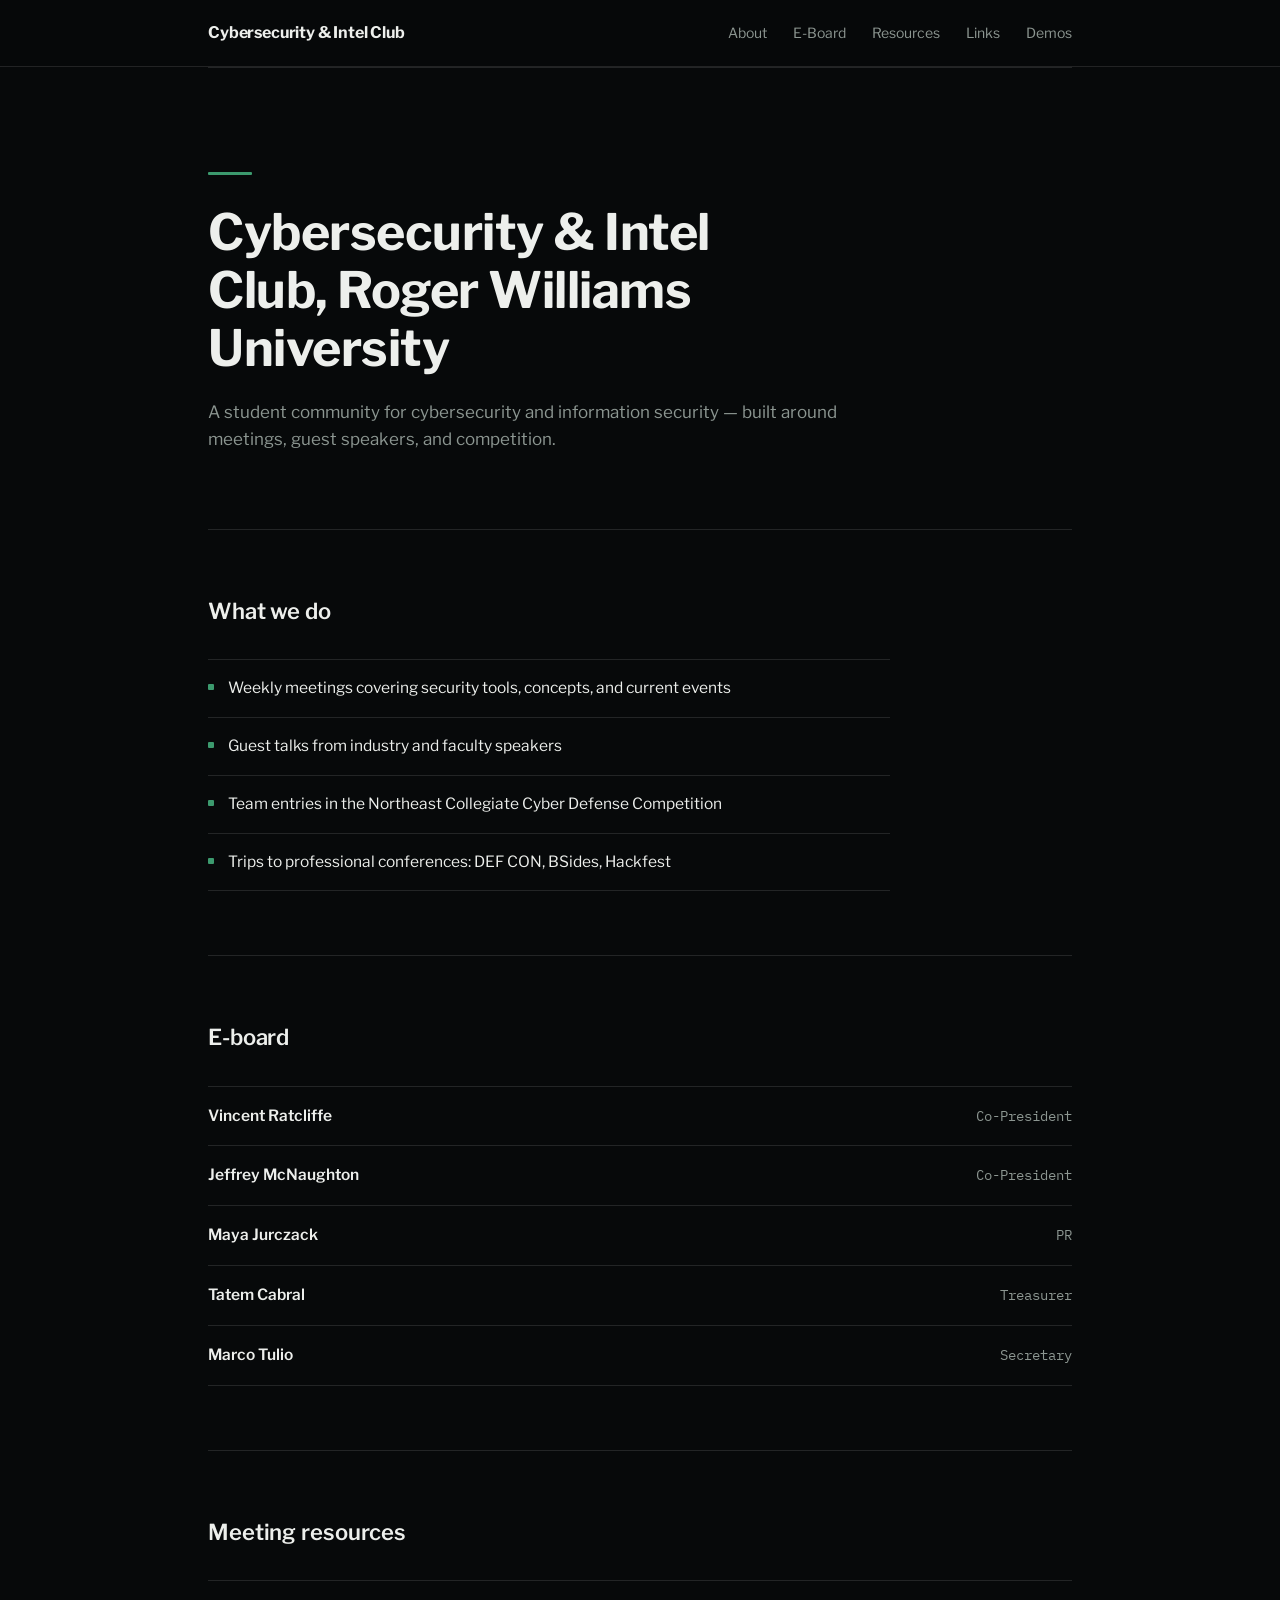
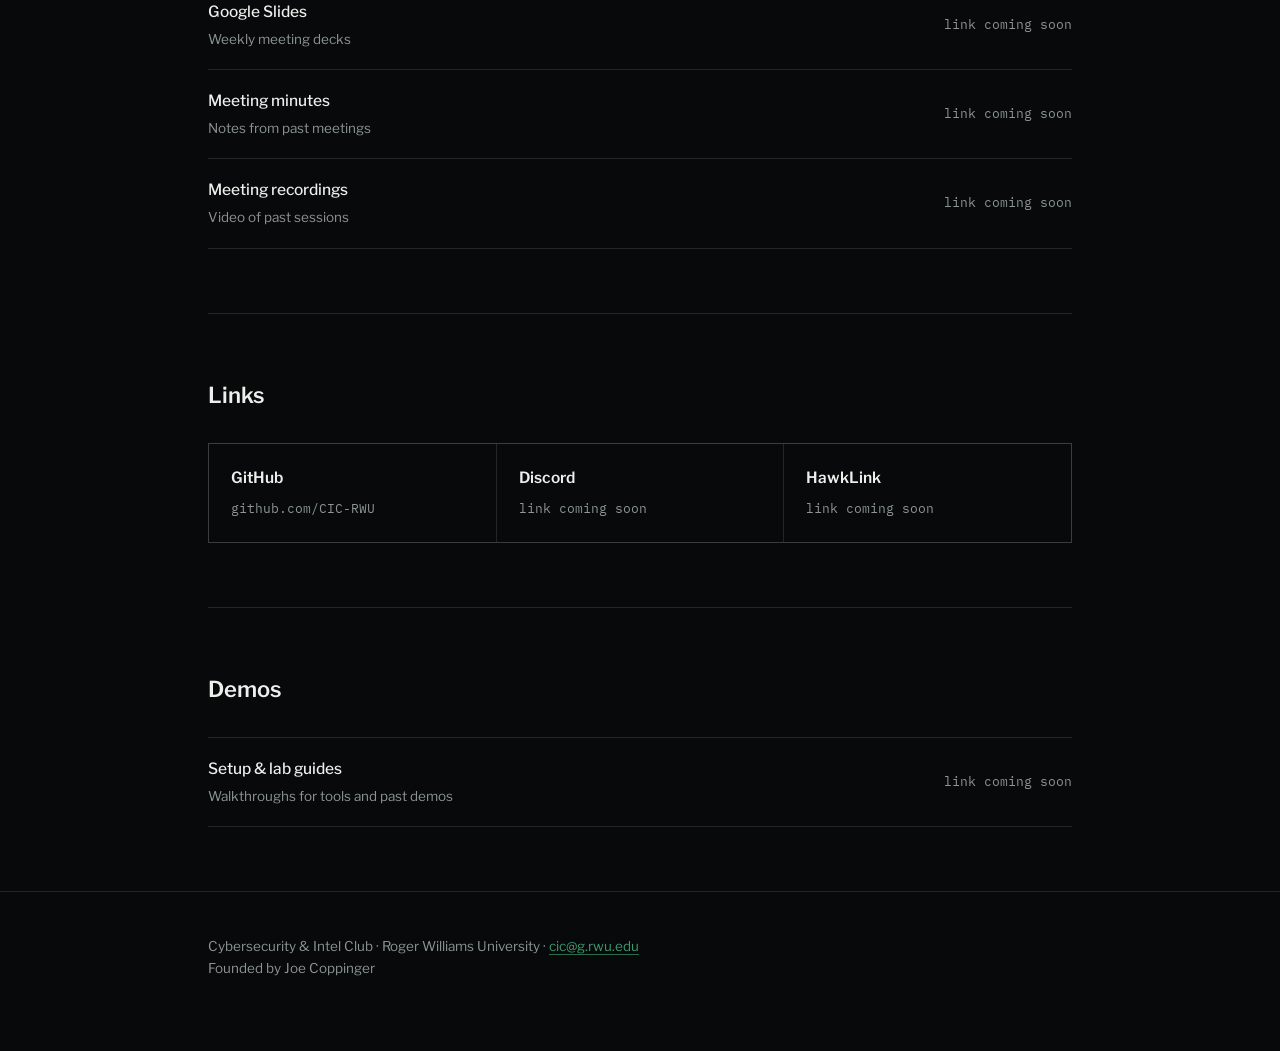
==== index.html @ d6dce000 "Add files via upload Signed-off-by: JoeCopp <jcoppinger67@gmail.com>" ====
<!DOCTYPE html>
<html lang="en">
<head>
<meta charset="UTF-8">
<meta name="viewport" content="width=device-width, initial-scale=1, viewport-fit=cover">
<title>Cybersecurity &amp; Intel Club — RWU</title>
<link rel="preconnect" href="https://fonts.googleapis.com">
<link href="https://fonts.googleapis.com/css2?family=Libre+Franklin:wght@400;500;600;700&family=IBM+Plex+Mono:wght@400;500&display=swap" rel="stylesheet">
<style>
  :root{
    --bg:#07090A;
    --panel:#0F1211;
    --ink:#EDEFEC;
    --muted:#8C9691;
    --accent:#3C9A6E;
    --accent-dim:#2A6B4C;
    --hair:rgba(237,239,236,0.12);
    --sans:'Libre Franklin', system-ui, sans-serif;
    --mono:'IBM Plex Mono', ui-monospace, monospace;
    padding-top: env(safe-area-inset-top, 0px);
    padding-bottom: env(safe-area-inset-bottom, 0px);
    box-sizing: border-box;
  }
  @media (prefers-color-scheme: light){
    :root:not([data-theme="dark"]){ --bg:#07090A; --ink:#EDEFEC; }
  }
  *{box-sizing:inherit;}
  html{scroll-padding-top:76px;}
  body{
    margin:0;
    background:var(--bg);
    color:var(--ink);
    font-family:var(--sans);
    line-height:1.6;
    -webkit-font-smoothing:antialiased;
  }
  a{color:inherit;}
  .wrap{max-width:920px; margin:0 auto; padding:0 28px;}

  header{
    position:sticky; top:0; z-index:10;
    background:rgba(7,9,10,0.88);
    backdrop-filter:blur(8px);
    border-bottom:1px solid var(--hair);
    padding-top: env(safe-area-inset-top, 0px);
  }
  .nav{display:flex; align-items:center; justify-content:space-between; padding:20px 28px; max-width:920px; margin:0 auto; flex-wrap:wrap; gap:12px;}
  .nav .id{font-weight:700; font-size:16px; letter-spacing:-0.01em;}
  .nav ul{list-style:none; display:flex; gap:26px; margin:0; padding:0; flex-wrap:wrap; font-size:14px;}
  .nav a{text-decoration:none; color:var(--muted); border-bottom:1px solid transparent; padding-bottom:2px;}
  .nav a:hover, .nav a:focus-visible{color:var(--ink); border-color:var(--accent); outline:none;}

  .hero{padding:104px 0 76px;}
  .hero .rule{width:44px; height:3px; background:var(--accent); margin:0 0 28px; border-radius:1px;}
  .hero h1{font-size:clamp(34px,4.6vw,50px); line-height:1.16; margin:0 0 22px; max-width:16ch; font-weight:700; letter-spacing:-0.01em;}
  .hero p{color:var(--muted); max-width:54ch; font-size:17px; margin:0;}

  section{padding:64px 0; border-top:1px solid var(--hair);}
  h2{font-size:22px; margin:0 0 30px; font-weight:600; letter-spacing:-0.005em;}
  .lede{color:var(--muted); max-width:58ch; margin:-14px 0 30px; font-size:15.5px;}

  .list{margin:0; padding:0; list-style:none; max-width:62ch;}
  .list li{padding:16px 0; border-bottom:1px solid var(--hair); font-size:15.5px; color:var(--ink); padding-left:20px; position:relative;}
  .list li::before{content:""; position:absolute; left:0; top:24px; width:6px; height:6px; background:var(--accent); border-radius:1px;}
  .list li:first-child{border-top:1px solid var(--hair);}

  .roster{display:block;}
  .roster .entry{display:flex; justify-content:space-between; align-items:baseline; padding:17px 0; border-bottom:1px solid var(--hair); gap:16px; flex-wrap:wrap;}
  .roster .entry:first-child{border-top:1px solid var(--hair);}
  .roster .name{font-weight:600; font-size:15.5px;}
  .roster .role{color:var(--muted); font-size:13.5px; font-family:var(--mono);}

  .row{display:flex; justify-content:space-between; align-items:center; gap:16px; padding:19px 0; border-bottom:1px solid var(--hair); flex-wrap:wrap;}
  .row:first-child{border-top:1px solid var(--hair);}
  .row .t{font-size:15.5px; font-weight:500;}
  .row .d{color:var(--muted); font-size:13.5px; margin-top:4px;}
  .row a.go{font-size:13.5px; text-decoration:none; color:var(--accent); border-bottom:1px solid var(--accent-dim); padding-bottom:1px; white-space:nowrap;}
  .row a.go:hover{border-color:var(--accent);}
  .row .pending{font-size:13px; color:var(--muted); font-family:var(--mono); white-space:nowrap;}

  .links{display:grid; grid-template-columns:repeat(auto-fit,minmax(240px,1fr)); gap:1px; background:var(--hair); border:1px solid var(--hair); max-width:100%;}
  .linkcard{background:var(--bg); padding:22px; display:flex; flex-direction:column; gap:8px; text-decoration:none; color:var(--ink);}
  .linkcard:hover{background:var(--panel);}
  .linkcard .t{font-weight:600; font-size:15.5px;}
  .linkcard .u{color:var(--muted); font-size:13px; font-family:var(--mono); word-break:break-all;}

  footer{padding:44px 0 72px; color:var(--muted); font-size:13.5px; border-top:1px solid var(--hair);}
  footer a{color:var(--accent); text-decoration:none; border-bottom:1px solid var(--accent-dim);}

  @media (max-width:520px){
    .nav ul{gap:16px;}
    .hero{padding:76px 0 56px;}
  }
</style>
</head>
<body>

<header>
  <div class="nav">
    <div class="id">Cybersecurity &amp; Intel Club</div>
    <ul>
      <li><a href="#about">About</a></li>
      <li><a href="#eboard">E-Board</a></li>
      <li><a href="#resources">Resources</a></li>
      <li><a href="#links">Links</a></li>
      <li><a href="#docs">Demos</a></li>
    </ul>
  </div>
</header>

<div class="wrap">

  <section class="hero">
    <div class="rule"></div>
    <h1>Cybersecurity &amp; Intel Club, Roger Williams University</h1>
    <p>A student community for cybersecurity and information security — built around meetings, guest speakers, and competition.</p>
  </section>

  <section id="about">
    <h2>What we do</h2>
    <ul class="list">
      <li>Weekly meetings covering security tools, concepts, and current events</li>
      <li>Guest talks from industry and faculty speakers</li>
      <li>Team entries in the Northeast Collegiate Cyber Defense Competition</li>
      <li>Trips to professional conferences: DEF CON, BSides, Hackfest</li>
    </ul>
  </section>

  <section id="eboard">
    <h2>E-board</h2>
    <div class="roster">
      <div class="entry"><span class="name">Vincent Ratcliffe</span><span class="role">Co-President</span></div>
      <div class="entry"><span class="name">Jeffrey McNaughton</span><span class="role">Co-President</span></div>
      <div class="entry"><span class="name">Maya Jurczack</span><span class="role">PR</span></div>
      <div class="entry"><span class="name">Tatem Cabral</span><span class="role">Treasurer</span></div>
      <div class="entry"><span class="name">Marco Tulio</span><span class="role">Secretary</span></div>
    </div>
  </section>

  <section id="resources">
    <h2>Meeting resources</h2>
    <div>
      <div class="row">
        <div><div class="t">Google Slides</div><div class="d">Weekly meeting decks</div></div>
        <span class="pending">link coming soon</span>
      </div>
      <div class="row">
        <div><div class="t">Meeting minutes</div><div class="d">Notes from past meetings</div></div>
        <span class="pending">link coming soon</span>
      </div>
      <div class="row">
        <div><div class="t">Meeting recordings</div><div class="d">Video of past sessions</div></div>
        <span class="pending">link coming soon</span>
      </div>
    </div>
  </section>

  <section id="links">
    <h2>Links</h2>
    <div class="links">
      <a class="linkcard" href="https://github.com/CIC-RWU" target="_blank" rel="noopener">
        <div class="t">GitHub</div>
        <div class="u">github.com/CIC-RWU</div>
      </a>
      <div class="linkcard">
        <div class="t">Discord</div>
        <div class="u">link coming soon</div>
      </div>
      <div class="linkcard">
        <div class="t">HawkLink</div>
        <div class="u">link coming soon</div>
      </div>
    </div>
  </section>

  <section id="docs">
    <h2>Demos</h2>
    <div>
      <div class="row">
        <div><div class="t">Setup &amp; lab guides</div><div class="d">Walkthroughs for tools and past demos</div></div>
        <span class="pending">link coming soon</span>
      </div>
    </div>
  </section>

</div>

<footer>
  <div class="wrap">Cybersecurity &amp; Intel Club · Roger Williams University · <a href="mailto:cic@g.rwu.edu">cic@g.rwu.edu</a><br>Founded by Joe Coppinger</div>
</footer>

</body>
</html>
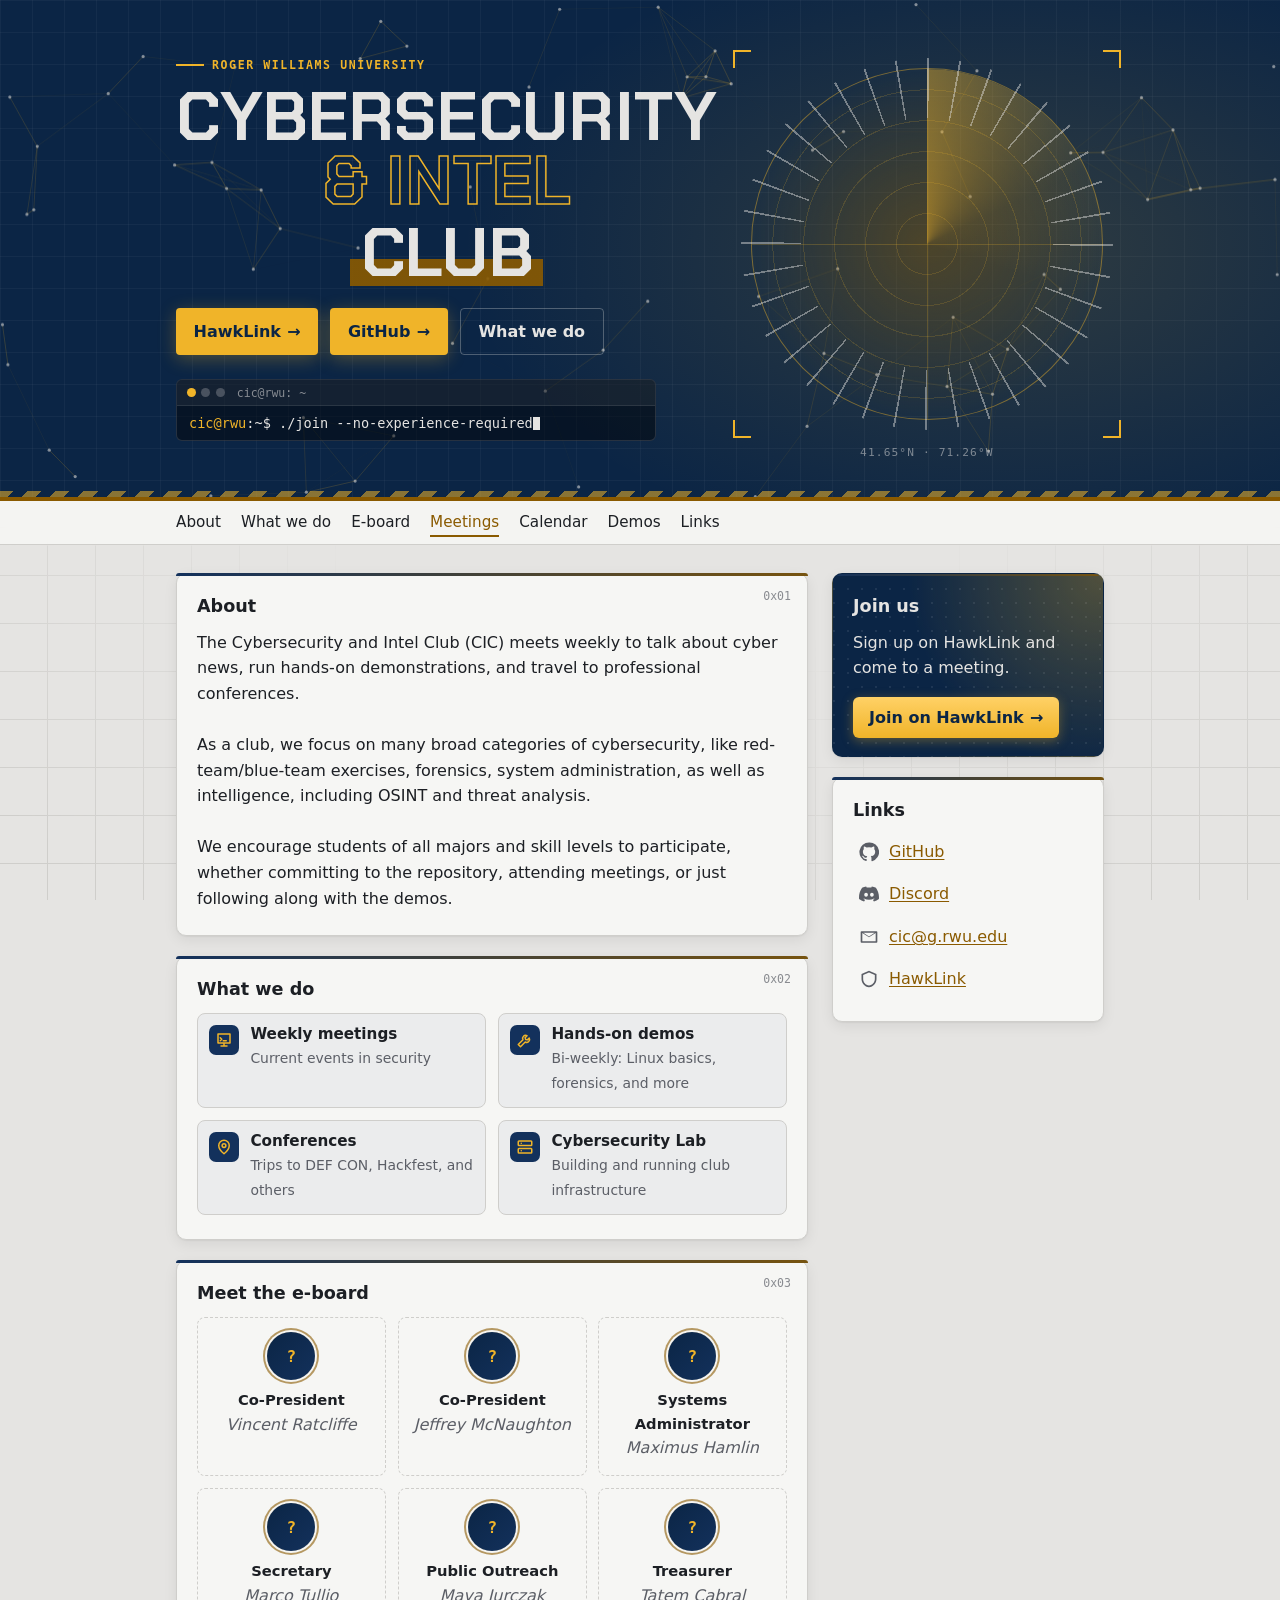
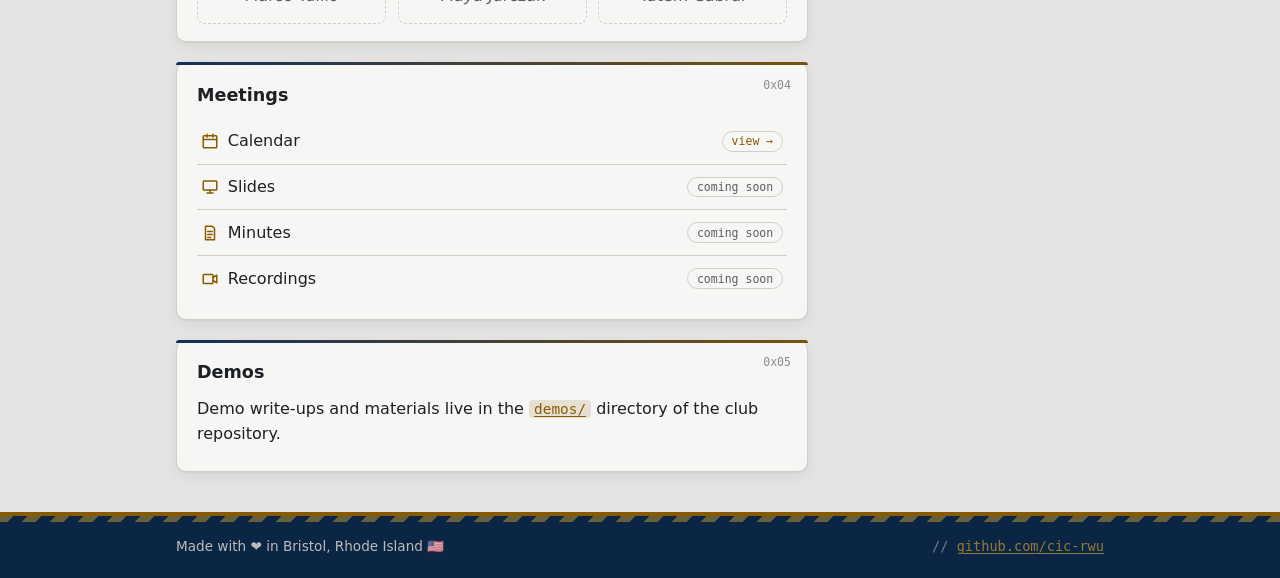
==== commit 5d6d76e6: "move www files to be deployed from the branch" ====
--- a/index.html
+++ b/index.html
@@ -1,193 +1,195 @@
-<!DOCTYPE html>
-<html lang="en">
-<head>
-<meta charset="UTF-8">
-<meta name="viewport" content="width=device-width, initial-scale=1, viewport-fit=cover">
-<title>Cybersecurity &amp; Intel Club — RWU</title>
-<link rel="preconnect" href="https://fonts.googleapis.com">
-<link href="https://fonts.googleapis.com/css2?family=Libre+Franklin:wght@400;500;600;700&family=IBM+Plex+Mono:wght@400;500&display=swap" rel="stylesheet">
-<style>
-  :root{
-    --bg:#07090A;
-    --panel:#0F1211;
-    --ink:#EDEFEC;
-    --muted:#8C9691;
-    --accent:#3C9A6E;
-    --accent-dim:#2A6B4C;
-    --hair:rgba(237,239,236,0.12);
-    --sans:'Libre Franklin', system-ui, sans-serif;
-    --mono:'IBM Plex Mono', ui-monospace, monospace;
-    padding-top: env(safe-area-inset-top, 0px);
-    padding-bottom: env(safe-area-inset-bottom, 0px);
-    box-sizing: border-box;
-  }
-  @media (prefers-color-scheme: light){
-    :root:not([data-theme="dark"]){ --bg:#07090A; --ink:#EDEFEC; }
-  }
-  *{box-sizing:inherit;}
-  html{scroll-padding-top:76px;}
-  body{
-    margin:0;
-    background:var(--bg);
-    color:var(--ink);
-    font-family:var(--sans);
-    line-height:1.6;
-    -webkit-font-smoothing:antialiased;
-  }
-  a{color:inherit;}
-  .wrap{max-width:920px; margin:0 auto; padding:0 28px;}
-
-  header{
-    position:sticky; top:0; z-index:10;
-    background:rgba(7,9,10,0.88);
-    backdrop-filter:blur(8px);
-    border-bottom:1px solid var(--hair);
-    padding-top: env(safe-area-inset-top, 0px);
-  }
-  .nav{display:flex; align-items:center; justify-content:space-between; padding:20px 28px; max-width:920px; margin:0 auto; flex-wrap:wrap; gap:12px;}
-  .nav .id{font-weight:700; font-size:16px; letter-spacing:-0.01em;}
-  .nav ul{list-style:none; display:flex; gap:26px; margin:0; padding:0; flex-wrap:wrap; font-size:14px;}
-  .nav a{text-decoration:none; color:var(--muted); border-bottom:1px solid transparent; padding-bottom:2px;}
-  .nav a:hover, .nav a:focus-visible{color:var(--ink); border-color:var(--accent); outline:none;}
-
-  .hero{padding:104px 0 76px;}
-  .hero .rule{width:44px; height:3px; background:var(--accent); margin:0 0 28px; border-radius:1px;}
-  .hero h1{font-size:clamp(34px,4.6vw,50px); line-height:1.16; margin:0 0 22px; max-width:16ch; font-weight:700; letter-spacing:-0.01em;}
-  .hero p{color:var(--muted); max-width:54ch; font-size:17px; margin:0;}
-
-  section{padding:64px 0; border-top:1px solid var(--hair);}
-  h2{font-size:22px; margin:0 0 30px; font-weight:600; letter-spacing:-0.005em;}
-  .lede{color:var(--muted); max-width:58ch; margin:-14px 0 30px; font-size:15.5px;}
-
-  .list{margin:0; padding:0; list-style:none; max-width:62ch;}
-  .list li{padding:16px 0; border-bottom:1px solid var(--hair); font-size:15.5px; color:var(--ink); padding-left:20px; position:relative;}
-  .list li::before{content:""; position:absolute; left:0; top:24px; width:6px; height:6px; background:var(--accent); border-radius:1px;}
-  .list li:first-child{border-top:1px solid var(--hair);}
-
-  .roster{display:block;}
-  .roster .entry{display:flex; justify-content:space-between; align-items:baseline; padding:17px 0; border-bottom:1px solid var(--hair); gap:16px; flex-wrap:wrap;}
-  .roster .entry:first-child{border-top:1px solid var(--hair);}
-  .roster .name{font-weight:600; font-size:15.5px;}
-  .roster .role{color:var(--muted); font-size:13.5px; font-family:var(--mono);}
-
-  .row{display:flex; justify-content:space-between; align-items:center; gap:16px; padding:19px 0; border-bottom:1px solid var(--hair); flex-wrap:wrap;}
-  .row:first-child{border-top:1px solid var(--hair);}
-  .row .t{font-size:15.5px; font-weight:500;}
-  .row .d{color:var(--muted); font-size:13.5px; margin-top:4px;}
-  .row a.go{font-size:13.5px; text-decoration:none; color:var(--accent); border-bottom:1px solid var(--accent-dim); padding-bottom:1px; white-space:nowrap;}
-  .row a.go:hover{border-color:var(--accent);}
-  .row .pending{font-size:13px; color:var(--muted); font-family:var(--mono); white-space:nowrap;}
-
-  .links{display:grid; grid-template-columns:repeat(auto-fit,minmax(240px,1fr)); gap:1px; background:var(--hair); border:1px solid var(--hair); max-width:100%;}
-  .linkcard{background:var(--bg); padding:22px; display:flex; flex-direction:column; gap:8px; text-decoration:none; color:var(--ink);}
-  .linkcard:hover{background:var(--panel);}
-  .linkcard .t{font-weight:600; font-size:15.5px;}
-  .linkcard .u{color:var(--muted); font-size:13px; font-family:var(--mono); word-break:break-all;}
-
-  footer{padding:44px 0 72px; color:var(--muted); font-size:13.5px; border-top:1px solid var(--hair);}
-  footer a{color:var(--accent); text-decoration:none; border-bottom:1px solid var(--accent-dim);}
-
-  @media (max-width:520px){
-    .nav ul{gap:16px;}
-    .hero{padding:76px 0 56px;}
-  }
-</style>
-</head>
-<body>
-
-<header>
-  <div class="nav">
-    <div class="id">Cybersecurity &amp; Intel Club</div>
-    <ul>
-      <li><a href="#about">About</a></li>
-      <li><a href="#eboard">E-Board</a></li>
-      <li><a href="#resources">Resources</a></li>
-      <li><a href="#links">Links</a></li>
-      <li><a href="#docs">Demos</a></li>
-    </ul>
-  </div>
-</header>
-
-<div class="wrap">
-
-  <section class="hero">
-    <div class="rule"></div>
-    <h1>Cybersecurity &amp; Intel Club, Roger Williams University</h1>
-    <p>A student community for cybersecurity and information security — built around meetings, guest speakers, and competition.</p>
-  </section>
-
-  <section id="about">
-    <h2>What we do</h2>
-    <ul class="list">
-      <li>Weekly meetings covering security tools, concepts, and current events</li>
-      <li>Guest talks from industry and faculty speakers</li>
-      <li>Team entries in the Northeast Collegiate Cyber Defense Competition</li>
-      <li>Trips to professional conferences: DEF CON, BSides, Hackfest</li>
-    </ul>
-  </section>
-
-  <section id="eboard">
-    <h2>E-board</h2>
-    <div class="roster">
-      <div class="entry"><span class="name">Vincent Ratcliffe</span><span class="role">Co-President</span></div>
-      <div class="entry"><span class="name">Jeffrey McNaughton</span><span class="role">Co-President</span></div>
-      <div class="entry"><span class="name">Maya Jurczack</span><span class="role">PR</span></div>
-      <div class="entry"><span class="name">Tatem Cabral</span><span class="role">Treasurer</span></div>
-      <div class="entry"><span class="name">Marco Tulio</span><span class="role">Secretary</span></div>
-    </div>
-  </section>
-
-  <section id="resources">
-    <h2>Meeting resources</h2>
-    <div>
-      <div class="row">
-        <div><div class="t">Google Slides</div><div class="d">Weekly meeting decks</div></div>
-        <span class="pending">link coming soon</span>
-      </div>
-      <div class="row">
-        <div><div class="t">Meeting minutes</div><div class="d">Notes from past meetings</div></div>
-        <span class="pending">link coming soon</span>
-      </div>
-      <div class="row">
-        <div><div class="t">Meeting recordings</div><div class="d">Video of past sessions</div></div>
-        <span class="pending">link coming soon</span>
-      </div>
-    </div>
-  </section>
-
-  <section id="links">
-    <h2>Links</h2>
-    <div class="links">
-      <a class="linkcard" href="https://github.com/CIC-RWU" target="_blank" rel="noopener">
-        <div class="t">GitHub</div>
-        <div class="u">github.com/CIC-RWU</div>
-      </a>
-      <div class="linkcard">
-        <div class="t">Discord</div>
-        <div class="u">link coming soon</div>
-      </div>
-      <div class="linkcard">
-        <div class="t">HawkLink</div>
-        <div class="u">link coming soon</div>
-      </div>
-    </div>
-  </section>
-
-  <section id="docs">
-    <h2>Demos</h2>
-    <div>
-      <div class="row">
-        <div><div class="t">Setup &amp; lab guides</div><div class="d">Walkthroughs for tools and past demos</div></div>
-        <span class="pending">link coming soon</span>
-      </div>
-    </div>
-  </section>
-
-</div>
-
-<footer>
-  <div class="wrap">Cybersecurity &amp; Intel Club · Roger Williams University · <a href="mailto:cic@g.rwu.edu">cic@g.rwu.edu</a><br>Founded by Joe Coppinger</div>
-</footer>
-
-</body>
-</html>
+<!doctype html>
+<html lang="en">
+
+<head>
+  <meta charset="utf-8">
+  <meta name="viewport" content="width=device-width, initial-scale=1">
+  <title>CIC at RWU</title>
+  <meta name="description" content="Cybersecurity and Intel Club at Roger Williams University">
+  <meta name="theme-color" content="#0b2545">
+  <link rel="icon" href="cic.svg" type="image/svg+xml">
+  <link rel="preconnect" href="https://fonts.googleapis.com">
+  <link rel="preconnect" href="https://fonts.gstatic.com" crossorigin>
+  <link rel="stylesheet" href="https://fonts.googleapis.com/css2?family=Chakra+Petch:wght@500;700&display=swap">
+  <link rel="stylesheet" href="style.css">
+</head>
+
+<body>
+
+  <div id="progress" aria-hidden="true"></div>
+
+  <header class="band">
+    <canvas id="net" aria-hidden="true"></canvas>
+    <div class="wrap hero">
+      <div>
+        <span class="eyebrow">Roger Williams University</span>
+        <h1>
+          <span class="l">Cybersecurity</span>
+          <span class="l outline">&amp; Intel</span>
+          <span class="l"><span class="mark">Club</span></span>
+        </h1>
+        <div class="hero-cta">
+          <a class="btn primary" href="https://hawklink.rwu.edu/organization/cybersecurity-intel">HawkLink <span class="arrow" aria-hidden="true">&rarr;</span></a>
+          <a class="btn primary" href="https://github.com/cic-rwu">GitHub <span class="arrow" aria-hidden="true">&rarr;</span></a>
+          <a class="btn ghost" href="#what">What we do</a>
+        </div>
+        <div class="term">
+          <div class="term-bar" aria-hidden="true"><i></i><i></i><i></i><span>cic@rwu: ~</span></div>
+          <span class="prompt"><b>cic@rwu</b>:~$ <span id="cmd">./join --no-experience-required</span><span class="cursor"></span></span>
+        </div>
+      </div>
+
+      <div class="scope" aria-hidden="true">
+        <div class="rings">
+          <div class="sweep"></div>
+        </div>
+        <div class="ticks"></div>
+        <span class="corner tl"></span>
+        <span class="corner tr"></span>
+        <span class="corner bl"></span>
+        <span class="corner br"></span>
+        <img class="logo" src="https://files.cicrwu.org/img/cc-textonly.svg" alt="">
+        <span class="coords">41.65&deg;N &middot; 71.26&deg;W</span>
+      </div>
+    </div>
+  </header>
+
+  <nav aria-label="Sections">
+    <div class="wrap">
+      <a href="#about">About</a>
+      <a href="#what">What we do</a>
+      <a href="#eboard">E-board</a>
+      <a href="#meetings">Meetings</a>
+      <a href="calendar/">Calendar</a>
+      <a href="#demos">Demos</a>
+      <a href="#links">Links</a>
+    </div>
+  </nav>
+
+  <main class="wrap">
+    <div class="col sections">
+      <section class="card reveal" id="about">
+        <h2>About</h2>
+        <p>
+          The Cybersecurity and Intel Club (CIC) meets weekly to talk about cyber news,
+          run hands-on demonstrations, and travel to professional conferences.
+          <br><br>
+          As a club, we focus on many broad categories of cybersecurity, like red-team/blue-team exercises, forensics, system administration, as well as intelligence, including OSINT and threat analysis.
+          <br><br>
+          We encourage students of all majors and skill levels to participate, whether committing to the repository, attending meetings, or just following along with the demos.
+        </p>
+      </section>
+
+      <section class="card reveal" id="what">
+        <h2>What we do</h2>
+        <ul class="tiles">
+          <li>
+            <svg viewBox="0 0 24 24" aria-hidden="true"><path d="M4 4h16v12H4zM8 20h8M12 16v4" /><path d="m7 9 2 2-2 2M11 13h4" /></svg>
+            <div><strong>Weekly meetings</strong><span>Current events in security</span></div>
+          </li>
+          <li>
+            <svg viewBox="0 0 24 24" aria-hidden="true"><path d="M14.7 6.3a4 4 0 0 0-5.4 5.4L3 18l3 3 6.3-6.3a4 4 0 0 0 5.4-5.4l-2.5 2.5-2.4-.6-.6-2.4z" /></svg>
+            <div><strong>Hands-on demos</strong><span>Bi-weekly: Linux basics, forensics, and more</span></div>
+          </li>
+          <li>
+            <svg viewBox="0 0 24 24" aria-hidden="true"><path d="M12 21s-7-5.4-7-11a7 7 0 0 1 14 0c0 5.6-7 11-7 11z" /><circle cx="12" cy="10" r="2.5" /></svg>
+            <div><strong>Conferences</strong><span>Trips to DEF CON, Hackfest, and others</span></div>
+          </li>
+          <li>
+            <svg viewBox="0 0 24 24" aria-hidden="true"><rect x="3" y="4" width="18" height="6" rx="1" /><rect x="3" y="14" width="18" height="6" rx="1" /><path d="M7 7h.01M7 17h.01" /></svg>
+            <div><strong>Cybersecurity Lab</strong><span>Building and running club infrastructure</span></div>
+          </li>
+        </ul>
+      </section>
+
+      <section class="card reveal" id="eboard">
+        <h2>Meet the e-board</h2>
+        <!-- TODO(#53): fill in names/roles -->
+        <div class="roles">
+          <div class="role"><div class="avatar">?</div><strong>Co-President</strong><span class="todo">Vincent Ratcliffe</span></div>
+          <div class="role"><div class="avatar">?</div><strong>Co-President</strong><span class="todo">Jeffrey McNaughton</span></div>
+          <div class="role"><div class="avatar">?</div><strong>Systems Administrator</strong><span class="todo">Maximus Hamlin</span></div>
+          <div class="role"><div class="avatar">?</div><strong>Secretary</strong><span class="todo">Marco Tullio</span></div>
+          <div class="role"><div class="avatar">?</div><strong>Public Outreach</strong><span class="todo">Maya Jurczak</span></div>
+          <div class="role"><div class="avatar">?</div><strong>Treasurer</strong><span class="todo">Tatem Cabral</span></div>
+        </div>
+      </section>
+
+      <section class="card reveal" id="meetings">
+        <h2>Meetings</h2>
+        <div class="rows">
+          <div class="row">
+            <span><svg viewBox="0 0 24 24" aria-hidden="true"><rect x="3" y="5" width="18" height="16" rx="1" /><path d="M3 10h18M8 3v4M16 3v4" /></svg>Calendar</span>
+            <a class="pill" href="calendar/">view &rarr;</a>
+          </div>
+          <div class="row">
+            <span><svg viewBox="0 0 24 24" aria-hidden="true"><rect x="3" y="4" width="18" height="12" rx="1" /><path d="M12 16v4M8 20h8" /></svg>Slides</span>
+            <span class="pill">coming soon</span>
+          </div>
+          <div class="row">
+            <span><svg viewBox="0 0 24 24" aria-hidden="true"><path d="M6 3h9l3 3v15H6z" /><path d="M9 10h6M9 14h6M9 18h4" /></svg>Minutes</span>
+            <span class="pill">coming soon</span>
+          </div>
+          <div class="row">
+            <span><svg viewBox="0 0 24 24" aria-hidden="true"><rect x="3" y="6" width="13" height="12" rx="1" /><path d="m16 10 5-3v10l-5-3" /></svg>Recordings</span>
+            <span class="pill">coming soon</span>
+          </div>
+        </div>
+      </section>
+
+      <section class="card reveal" id="demos">
+        <h2>Demos</h2>
+        <p>
+          Demo write-ups and materials live in the
+          <a href="https://github.com/cic-rwu/cic-rwu/tree/main/demos"><code>demos/</code></a>
+          directory of the club repository.
+        </p>
+      </section>
+    </div>
+
+    <aside class="col">
+      <section class="card join reveal">
+        <h2>Join us</h2>
+        <p>Sign up on HawkLink and come to a meeting.</p>
+        <a class="btn gold" href="https://hawklink.rwu.edu/organization/cybersecurity-intel">Join on HawkLink <span class="arrow" aria-hidden="true">&rarr;</span></a>
+      </section>
+
+      <section class="card reveal" id="links">
+        <h2>Links</h2>
+        <ul class="links">
+          <li>
+            <svg viewBox="0 0 24 24" aria-hidden="true"><path d="M12 .5a11.5 11.5 0 0 0-3.64 22.41c.58.1.79-.25.79-.56v-2c-3.2.7-3.88-1.37-3.88-1.37-.52-1.33-1.28-1.69-1.28-1.69-1.05-.72.08-.7.08-.7 1.16.08 1.77 1.19 1.77 1.19 1.03 1.77 2.7 1.26 3.36.96.1-.75.4-1.26.73-1.55-2.55-.29-5.24-1.28-5.24-5.68 0-1.26.45-2.28 1.19-3.09-.12-.29-.52-1.46.11-3.05 0 0 .97-.31 3.17 1.18a11 11 0 0 1 5.78 0c2.2-1.49 3.17-1.18 3.17-1.18.63 1.59.23 2.76.11 3.05.74.81 1.19 1.83 1.19 3.09 0 4.41-2.69 5.39-5.25 5.67.41.36.78 1.06.78 2.14v3.17c0 .31.21.67.8.56A11.5 11.5 0 0 0 12 .5Z" /></svg>
+            <a href="https://github.com/cic-rwu">GitHub</a>
+          </li>
+          <li>
+            <svg viewBox="0 0 24 24" aria-hidden="true"><path d="M20.3 4.4A19.6 19.6 0 0 0 15.4 3l-.6 1.3a18 18 0 0 0-5.6 0L8.6 3a19.6 19.6 0 0 0-4.9 1.4C.6 9-.3 13.5.1 18a19.8 19.8 0 0 0 6 3l1.3-2.1c-.7-.3-1.4-.6-2-1l.5-.4a14 14 0 0 0 12.2 0l.5.4c-.6.4-1.3.7-2 1l1.3 2.1a19.7 19.7 0 0 0 6-3c.5-5.2-.9-9.7-3.6-13.6ZM8.5 15.3c-1.2 0-2.2-1.1-2.2-2.4s1-2.4 2.2-2.4 2.2 1.1 2.2 2.4-1 2.4-2.2 2.4Zm7 0c-1.2 0-2.2-1.1-2.2-2.4s1-2.4 2.2-2.4 2.2 1.1 2.2 2.4-1 2.4-2.2 2.4Z" /></svg>
+            <a href="https://discord.gg/ChaUBvHUQA">Discord</a>
+          </li>
+          <li>
+            <svg viewBox="0 0 24 24" aria-hidden="true"><path d="M3 5h18a1 1 0 0 1 1 1v12a1 1 0 0 1-1 1H3a1 1 0 0 1-1-1V6a1 1 0 0 1 1-1Zm9 7.4L4 7.3V17h16V7.3l-8 5.1ZM5.2 7l6.8 4.3L18.8 7H5.2Z" /></svg>
+            <a href="mailto:cic@g.rwu.edu">cic@g.rwu.edu</a>
+          </li>
+          <li>
+            <svg viewBox="0 0 24 24" aria-hidden="true"><path d="M12 2 3 6v6c0 5 3.8 9.4 9 10 5.2-.6 9-5 9-10V6l-9-4Zm0 2.2 7 3.1V12c0 3.9-2.9 7.3-7 7.9-4.1-.6-7-4-7-7.9V7.3l7-3.1Z" /></svg>
+            <a href="https://hawklink.rwu.edu/organization/cybersecurity-intel">HawkLink</a>
+          </li>
+        </ul>
+      </section>
+    </aside>
+  </main>
+
+  <footer>
+    <div class="wrap">
+      <span>Made with &#10084;&#65039; in Bristol, Rhode Island &#x1F1FA;&#x1F1F8;</span>
+      <span class="sig">// <a href="https://github.com/cic-rwu">github.com/cic-rwu</a></span>
+    </div>
+  </footer>
+
+  <button id="top" type="button" aria-label="Back to top" hidden>
+    <svg width="18" height="18" viewBox="0 0 24 24" fill="none" stroke="currentColor" stroke-width="2.5" stroke-linecap="round" stroke-linejoin="round" aria-hidden="true"><path d="m6 15 6-6 6 6" /></svg>
+  </button>
+
+  <script src="js/main.js"></script>
+</body>
+
+</html>
--- a/style.css
+++ b/style.css
@@ -0,0 +1,1204 @@
+/* cicrwu.org — landing page styles */
+
+/* ==========================================================================
+   Tokens
+   ========================================================================== */
+
+:root {
+  --bg: #e5e4e2;
+  --panel: #f6f6f4;
+  --fg: #1c1f24;
+  --muted: #5b5e66;
+  --rule: #cfcecb;
+
+  /* navy surfaces (header, footer, dark cards) */
+  --ink: #0b2545;
+  --ink-2: #13315c;
+  --on-ink: #e5e4e2;
+  --on-ink-rgb: 229 228 226;
+  --on-ink-muted: #bdbcb9;
+
+  /* gold: --accent on light surfaces, --accent-hi on navy */
+  --accent: #8a5a00;
+  --accent-hi: #f0b429;
+  --accent-hi-rgb: 240 180 41;
+  --accent-lo-rgb: 138 90 0;
+  --accent-2: #ffd166;
+  --link: #8a5a00;
+
+  --shadow: 0 1px 2px rgb(0 0 0 / 0.06), 0 4px 14px rgb(0 0 0 / 0.07);
+  --shadow-hi: 0 2px 4px rgb(0 0 0 / 0.08), 0 12px 28px rgb(0 0 0 / 0.16);
+
+  --sans: system-ui, -apple-system, "Segoe UI", Roboto, "Helvetica Neue", Arial, sans-serif;
+  --mono: ui-monospace, "DejaVu Sans Mono", Menlo, Consolas, monospace;
+  --display: "Chakra Petch", var(--mono);
+}
+
+@media (prefers-color-scheme: dark) {
+  :root {
+    --bg: #0f1216;
+    --panel: #171b21;
+    --fg: #e5e4e2;
+    --muted: #9aa3ae;
+    --rule: #2a313a;
+    --ink: #0a1a30;
+    --ink-2: #102847;
+    --accent: #d4a017;
+    --link: #f5cd5c;
+    --shadow: 0 1px 2px rgb(0 0 0 / 0.3), 0 4px 14px rgb(0 0 0 / 0.25);
+    --shadow-hi: 0 2px 4px rgb(0 0 0 / 0.4), 0 12px 28px rgb(0 0 0 / 0.45);
+  }
+}
+
+/* ==========================================================================
+   Base
+   ========================================================================== */
+
+* {
+  box-sizing: border-box;
+}
+
+html {
+  background: var(--bg);
+  color: var(--fg);
+  scroll-behavior: smooth;
+  scroll-padding-top: 4rem;
+}
+
+body {
+  margin: 0;
+  font: 16px/1.6 var(--sans);
+}
+
+/* faint grid behind the page, faded out toward the middle */
+body::before {
+  content: "";
+  position: fixed;
+  inset: 0;
+  z-index: -1;
+  pointer-events: none;
+  background-image:
+    linear-gradient(var(--rule) 1px, transparent 1px),
+    linear-gradient(90deg, var(--rule) 1px, transparent 1px);
+  background-size: 48px 48px;
+  background-position: -1px -1px;
+  -webkit-mask-image: radial-gradient(ellipse at center, transparent 35%, #000 90%);
+  mask-image: radial-gradient(ellipse at center, transparent 35%, #000 90%);
+}
+
+::selection {
+  background: var(--accent);
+  color: var(--on-ink);
+}
+
+a {
+  color: var(--link);
+  text-decoration-thickness: 1px;
+  text-underline-offset: 2px;
+}
+
+code {
+  font-family: var(--mono);
+  font-size: 0.9em;
+  padding: 0.05em 0.35em;
+  border-radius: 4px;
+  background: color-mix(in srgb, var(--accent) 14%, transparent);
+}
+
+.wrap {
+  max-width: 60rem;
+  margin: 0 auto;
+  padding: 0 1rem;
+}
+
+.todo {
+  color: var(--muted);
+  font-style: italic;
+}
+
+/* ==========================================================================
+   Header
+   ========================================================================== */
+
+.band {
+  position: relative;
+  overflow: hidden;
+  isolation: isolate;
+  color: var(--on-ink);
+  background-color: var(--ink);
+  background-image:
+    radial-gradient(ellipse 60% 90% at 78% 50%, rgb(var(--accent-hi-rgb) / 0.16), transparent 70%),
+    linear-gradient(rgb(255 255 255 / 0.035) 1px, transparent 1px),
+    linear-gradient(90deg, rgb(255 255 255 / 0.035) 1px, transparent 1px);
+  background-size: 100% 100%, 32px 32px, 32px 32px;
+  border-bottom: 4px solid var(--accent);
+}
+
+/* glow that follows the pointer (position set by JS) */
+.band::before {
+  content: "";
+  position: absolute;
+  inset: 0;
+  z-index: -1;
+  pointer-events: none;
+  background: radial-gradient(420px circle at var(--gx, 50%) var(--gy, -50%), rgb(var(--accent-hi-rgb) / 0.16), transparent 60%);
+}
+
+/* diagonal hazard stripe along the bottom edge */
+.band::after {
+  content: "";
+  position: absolute;
+  left: 0;
+  right: 0;
+  bottom: 0;
+  height: 6px;
+  background: repeating-linear-gradient(-45deg, var(--accent-hi) 0 10px, transparent 10px 20px);
+  opacity: 0.55;
+}
+
+.band a {
+  color: var(--accent-hi);
+}
+
+#net {
+  position: absolute;
+  inset: 0;
+  width: 100%;
+  height: 100%;
+  z-index: -1;
+  pointer-events: none;
+}
+
+.hero {
+  display: grid;
+  grid-template-columns: 1.25fr 1fr;
+  align-items: center;
+  gap: 2rem;
+  padding-top: 3rem;
+  padding-bottom: 3.5rem;
+}
+
+.eyebrow {
+  display: inline-flex;
+  align-items: center;
+  gap: 0.5rem;
+  margin-bottom: 0.9rem;
+  font: 600 0.72rem var(--mono);
+  letter-spacing: 0.14em;
+  text-transform: uppercase;
+  color: var(--accent-hi);
+}
+
+.eyebrow::before {
+  content: "";
+  width: 1.75rem;
+  height: 2px;
+  background: var(--accent-hi);
+}
+
+.hero h1 {
+  margin: 0;
+  font: 700 clamp(2.3rem, 6.5vw, 4.2rem) / 0.95 var(--display);
+  letter-spacing: 0.01em;
+  text-transform: uppercase;
+  text-align: center;
+}
+
+.hero h1 .l {
+  display: block;
+}
+
+/* middle line: outlined, no fill */
+.hero h1 .outline {
+  color: transparent;
+  -webkit-text-stroke: 1.5px var(--accent-hi);
+}
+
+/* last line: highlighter bar behind the word */
+.hero h1 .mark {
+  display: inline-block;
+  margin-top: 0.12em;
+  padding: 0 0.15em;
+  background: linear-gradient(transparent 58%, rgb(var(--accent-lo-rgb) / 0.9) 58%);
+}
+
+.hero p {
+  margin: 1rem 0 0;
+  max-width: 30rem;
+  opacity: 0.85;
+}
+
+.hero-cta {
+  display: flex;
+  flex-wrap: wrap;
+  gap: 0.75rem;
+  margin-top: 1.4rem;
+}
+
+/* --- terminal window --- */
+
+.term {
+  margin-top: 1.5rem;
+  max-width: 30rem;
+  overflow: hidden;
+  border: 1px solid rgb(var(--on-ink-rgb) / 0.14);
+  border-radius: 6px;
+  background: rgb(0 0 0 / 0.45);
+  font: 0.85rem var(--mono);
+}
+
+.term-bar {
+  display: flex;
+  align-items: center;
+  gap: 0.35rem;
+  padding: 0.35rem 0.6rem;
+  background: rgb(var(--on-ink-rgb) / 0.06);
+  border-bottom: 1px solid rgb(var(--on-ink-rgb) / 0.1);
+  font-size: 0.72rem;
+  color: rgb(var(--on-ink-rgb) / 0.55);
+}
+
+.term-bar i {
+  width: 9px;
+  height: 9px;
+  border-radius: 50%;
+  background: rgb(var(--on-ink-rgb) / 0.25);
+}
+
+.term-bar i:first-child {
+  background: var(--accent-hi);
+}
+
+.term-bar span {
+  margin-left: 0.4rem;
+}
+
+.prompt {
+  display: block;
+  padding: 0.55rem 0.75rem;
+  overflow: hidden;
+  white-space: nowrap;
+  color: var(--on-ink);
+}
+
+.prompt b {
+  color: var(--accent-hi);
+  font-weight: normal;
+}
+
+.cursor {
+  display: inline-block;
+  width: 0.55em;
+  height: 1em;
+  vertical-align: -0.15em;
+  background: var(--on-ink);
+  animation: blink 1.1s steps(1) infinite;
+}
+
+@keyframes blink {
+  50% {
+    opacity: 0;
+  }
+}
+
+/* --- radar scope around the logo --- */
+
+.scope {
+  position: relative;
+  width: min(100%, 22rem);
+  aspect-ratio: 1;
+  justify-self: center;
+  display: grid;
+  place-items: center;
+}
+
+.scope .rings {
+  position: absolute;
+  inset: 0;
+  overflow: hidden;
+  border-radius: 50%;
+  border: 1px solid rgb(var(--accent-hi-rgb) / 0.45);
+  background:
+    repeating-radial-gradient(circle, transparent 0 calc(12.5% - 1px), rgb(var(--accent-hi-rgb) / 0.16) calc(12.5% - 1px) 12.5%),
+    radial-gradient(circle, rgb(var(--accent-lo-rgb) / 0.35), transparent 70%);
+}
+
+/* crosshair */
+.scope .rings::before,
+.scope .rings::after {
+  content: "";
+  position: absolute;
+  background: rgb(var(--accent-hi-rgb) / 0.22);
+}
+
+.scope .rings::before {
+  left: 50%;
+  top: 0;
+  bottom: 0;
+  width: 1px;
+}
+
+.scope .rings::after {
+  top: 50%;
+  left: 0;
+  right: 0;
+  height: 1px;
+}
+
+.scope .sweep {
+  position: absolute;
+  inset: 0;
+  border-radius: 50%;
+  background: conic-gradient(rgb(var(--accent-hi-rgb) / 0.45), rgb(var(--accent-hi-rgb) / 0.08) 18%, transparent 30%);
+  animation: sweep 5s linear infinite;
+}
+
+@keyframes sweep {
+  to {
+    transform: rotate(1turn);
+  }
+}
+
+/* tick marks around the rim */
+.scope .ticks {
+  position: absolute;
+  inset: -10px;
+  border-radius: 50%;
+  background: repeating-conic-gradient(rgb(var(--on-ink-rgb) / 0.45) 0 0.6deg, transparent 0.6deg 10deg);
+  -webkit-mask: radial-gradient(circle, transparent calc(50% - 6px), #000 calc(50% - 6px));
+  mask: radial-gradient(circle, transparent calc(50% - 6px), #000 calc(50% - 6px));
+}
+
+/* corner brackets */
+.scope .corner {
+  position: absolute;
+  width: 18px;
+  height: 18px;
+  border: 2px solid var(--accent-hi);
+}
+
+.scope .tl { top: -18px; left: -18px; border-right: 0; border-bottom: 0; }
+.scope .tr { top: -18px; right: -18px; border-left: 0; border-bottom: 0; }
+.scope .bl { bottom: -18px; left: -18px; border-right: 0; border-top: 0; }
+.scope .br { bottom: -18px; right: -18px; border-left: 0; border-top: 0; }
+
+.scope .coords {
+  position: absolute;
+  bottom: -2.4rem;
+  left: 0;
+  right: 0;
+  text-align: center;
+  font: 0.7rem var(--mono);
+  letter-spacing: 0.1em;
+  color: rgb(var(--on-ink-rgb) / 0.5);
+}
+
+/* parallax offset set by JS */
+.logo {
+  position: relative;
+  width: 62%;
+  height: auto;
+  filter: drop-shadow(0 0 18px rgb(var(--accent-hi-rgb) / 0.45));
+  transform: translate(var(--px, 0px), var(--py, 0px));
+  transition: transform 0.25s ease-out;
+  pointer-events: none;
+  user-select: none;
+}
+
+/* ==========================================================================
+   Buttons
+   ========================================================================== */
+
+.btn {
+  position: relative;
+  overflow: hidden;
+  display: inline-flex;
+  align-items: center;
+  gap: 0.4rem;
+  font-weight: 600;
+  text-decoration: none;
+  transition: transform 0.15s ease, box-shadow 0.15s ease, background 0.15s ease;
+}
+
+.btn:hover {
+  transform: translateY(-1px);
+}
+
+.btn .arrow {
+  transition: transform 0.15s ease;
+}
+
+.btn:hover .arrow {
+  transform: translateX(3px);
+}
+
+.btn.primary,
+.btn.ghost {
+  padding: 0.6rem 1.1rem;
+  border-radius: 4px;
+}
+
+.btn.primary {
+  background: var(--accent-hi);
+  color: var(--ink);
+  box-shadow: 0 4px 18px rgb(var(--accent-hi-rgb) / 0.3);
+}
+
+.btn.ghost {
+  color: var(--on-ink);
+  border: 1px solid rgb(var(--on-ink-rgb) / 0.3);
+}
+
+.btn.ghost:hover {
+  background: rgb(var(--on-ink-rgb) / 0.08);
+}
+
+.btn.gold {
+  margin-top: 0.6rem;
+  padding: 0.5rem 1rem;
+  border-radius: 6px;
+  background: linear-gradient(180deg, var(--accent-2), var(--accent-hi));
+  color: var(--ink);
+  box-shadow: 0 3px 12px rgb(var(--accent-hi-rgb) / 0.35);
+}
+
+.btn.gold:hover {
+  box-shadow: 0 6px 18px rgb(var(--accent-hi-rgb) / 0.5);
+}
+
+/* click ripple (element added by JS) */
+.ripple {
+  position: absolute;
+  border-radius: 50%;
+  background: rgb(255 255 255 / 0.6);
+  transform: scale(0);
+  animation: ripple 0.6s ease-out forwards;
+  pointer-events: none;
+}
+
+@keyframes ripple {
+  to {
+    transform: scale(4);
+    opacity: 0;
+  }
+}
+
+/* ==========================================================================
+   Nav
+   ========================================================================== */
+
+nav {
+  position: sticky;
+  top: 0;
+  z-index: 10;
+  background: color-mix(in srgb, var(--panel) 88%, transparent);
+  -webkit-backdrop-filter: blur(8px);
+  backdrop-filter: blur(8px);
+  border-bottom: 1px solid var(--rule);
+}
+
+nav .wrap {
+  display: flex;
+  flex-wrap: wrap;
+  gap: 0.25rem 1.25rem;
+  padding-top: 0.6rem;
+  padding-bottom: 0.6rem;
+}
+
+nav a {
+  position: relative;
+  color: var(--fg);
+  text-decoration: none;
+  font-weight: 500;
+  font-size: 0.95rem;
+}
+
+nav a::after {
+  content: "";
+  position: absolute;
+  left: 0;
+  right: 0;
+  bottom: -2px;
+  height: 2px;
+  background: var(--accent);
+  transform: scaleX(0);
+  transform-origin: left;
+  transition: transform 0.2s ease;
+}
+
+nav a:hover::after,
+nav a.active::after {
+  transform: scaleX(1);
+}
+
+nav a.active {
+  color: var(--link);
+}
+
+/* ==========================================================================
+   Main layout + cards
+   ========================================================================== */
+
+main.wrap {
+  display: grid;
+  grid-template-columns: 1fr 17rem;
+  gap: 1.5rem;
+  padding-top: 1.75rem;
+  padding-bottom: 2.5rem;
+}
+
+.col {
+  display: grid;
+  gap: 1.25rem;
+  align-content: start;
+}
+
+.col.sections {
+  counter-reset: sec;
+}
+
+aside.col {
+  position: sticky;
+  top: 3.75rem;
+  align-self: start;
+}
+
+.card {
+  position: relative;
+  padding: 1.1rem 1.25rem;
+  border: 1px solid var(--rule);
+  border-radius: 10px;
+  box-shadow: var(--shadow);
+  /* pointer spotlight; position set by JS */
+  background:
+    radial-gradient(360px circle at var(--mx, -999px) var(--my, -999px), color-mix(in srgb, var(--accent) 11%, transparent), transparent 45%),
+    var(--panel);
+  transition: transform 0.2s ease, box-shadow 0.2s ease, opacity 0.5s ease;
+}
+
+.card:hover {
+  transform: translateY(-2px);
+  box-shadow: var(--shadow-hi);
+}
+
+/* gradient top edge */
+.card::before {
+  content: "";
+  position: absolute;
+  left: -1px;
+  right: -1px;
+  top: -1px;
+  height: 3px;
+  border-radius: 10px 10px 0 0;
+  background: linear-gradient(90deg, var(--ink-2), var(--accent) 60%, var(--ink-2));
+  background-size: 200% 100%;
+  transition: background-position 0.6s ease;
+}
+
+.card:hover::before {
+  background-position: 100% 0;
+}
+
+/* section index tag, e.g. 0x01 */
+.col.sections > .card {
+  counter-increment: sec;
+}
+
+.col.sections > .card::after {
+  content: "0x0" counter(sec);
+  position: absolute;
+  top: 0.9rem;
+  right: 1rem;
+  font: 0.72rem var(--mono);
+  color: var(--muted);
+  opacity: 0.7;
+}
+
+.card h2 {
+  margin: 0 0 0.6rem;
+  font-size: 1.1rem;
+}
+
+.card p {
+  margin: 0.4rem 0;
+}
+
+.card ul {
+  margin: 0.4rem 0;
+  padding-left: 1.2rem;
+}
+
+.card li {
+  margin: 0.25rem 0;
+}
+
+.card li::marker {
+  color: var(--accent);
+}
+
+/* ==========================================================================
+   Sections
+   ========================================================================== */
+
+/* --- what we do --- */
+
+.card .tiles {
+  display: grid;
+  grid-template-columns: repeat(auto-fill, minmax(13rem, 1fr));
+  gap: 0.75rem;
+  padding: 0;
+  list-style: none;
+}
+
+.tiles li {
+  display: flex;
+  align-items: flex-start;
+  gap: 0.7rem;
+  margin: 0;
+  padding: 0.7rem;
+  border: 1px solid var(--rule);
+  border-radius: 8px;
+  background: color-mix(in srgb, var(--ink-2) 5%, transparent);
+}
+
+.tiles svg {
+  flex: none;
+  width: 30px;
+  height: 30px;
+  padding: 6px;
+  border-radius: 7px;
+  background: var(--ink-2);
+  fill: none;
+  stroke: var(--accent-hi);
+  stroke-width: 2;
+  stroke-linecap: round;
+  stroke-linejoin: round;
+}
+
+.tiles strong {
+  display: block;
+  font-size: 0.95rem;
+  line-height: 1.3;
+}
+
+.tiles span {
+  font-size: 0.87rem;
+  color: var(--muted);
+}
+
+/* --- e-board --- */
+
+.roles {
+  display: grid;
+  grid-template-columns: repeat(auto-fill, minmax(9.5rem, 1fr));
+  gap: 0.75rem;
+  margin-top: 0.5rem;
+}
+
+/* tilt angles set by JS */
+.role {
+  padding: 0.9rem 0.75rem;
+  border: 1px dashed var(--rule);
+  border-radius: 8px;
+  text-align: center;
+  transform: perspective(600px) rotateX(var(--rx, 0deg)) rotateY(var(--ry, 0deg));
+  transition: transform 0.15s ease-out, border-color 0.2s ease;
+}
+
+.role:hover {
+  border-color: var(--accent);
+}
+
+.role .avatar {
+  display: grid;
+  place-items: center;
+  width: 48px;
+  height: 48px;
+  margin: 0 auto 0.5rem;
+  border-radius: 50%;
+  background: linear-gradient(135deg, var(--ink), var(--ink-2));
+  color: var(--accent-hi);
+  font: 700 1rem var(--mono);
+  box-shadow: 0 0 0 2px var(--panel), 0 0 0 4px color-mix(in srgb, var(--accent) 60%, transparent);
+}
+
+.role strong {
+  display: block;
+  font-size: 0.92rem;
+}
+
+/* --- meetings --- */
+
+.rows {
+  display: grid;
+  margin-top: 0.5rem;
+}
+
+.row {
+  display: flex;
+  justify-content: space-between;
+  align-items: center;
+  gap: 1rem;
+  padding: 0.6rem 0.25rem;
+  border-bottom: 1px solid var(--rule);
+}
+
+.row:last-child {
+  border-bottom: 0;
+}
+
+.row > span:first-child {
+  display: flex;
+  align-items: center;
+  gap: 0.55rem;
+  font-weight: 500;
+}
+
+.row svg {
+  width: 18px;
+  height: 18px;
+  fill: none;
+  stroke: var(--accent);
+  stroke-width: 2;
+  stroke-linecap: round;
+  stroke-linejoin: round;
+}
+
+.pill {
+  padding: 0.15rem 0.55rem;
+  border: 1px solid var(--rule);
+  border-radius: 999px;
+  font: 0.72rem var(--mono);
+  color: var(--muted);
+}
+
+/* --- join --- */
+
+.card.join {
+  overflow: hidden;
+  color: var(--on-ink);
+  border-color: transparent;
+  background:
+    radial-gradient(circle at 1px 1px, rgb(255 255 255 / 0.08) 1px, transparent 0) 0 0 / 14px 14px,
+    radial-gradient(circle at 100% 0%, rgb(var(--accent-hi-rgb) / 0.3), transparent 60%),
+    var(--ink);
+}
+
+/* --- links --- */
+
+.card .links {
+  padding: 0;
+  list-style: none;
+}
+
+.links li {
+  display: flex;
+  align-items: center;
+  gap: 0.6rem;
+  margin: 0.35rem 0;
+  padding: 0.35rem 0.4rem;
+  border-radius: 6px;
+  transition: background 0.15s ease;
+}
+
+.links li:hover {
+  background: color-mix(in srgb, var(--accent) 12%, transparent);
+}
+
+.links svg {
+  flex: none;
+  width: 20px;
+  height: 20px;
+  fill: var(--muted);
+  transition: fill 0.15s ease;
+}
+
+.links li:hover svg {
+  fill: var(--accent);
+}
+
+/* --- calendar page (calendar/index.html) --- */
+
+a.pill {
+  color: var(--link);
+  text-decoration: none;
+}
+
+a.pill:hover {
+  border-color: var(--accent);
+}
+
+.page-head {
+  padding-top: 2.5rem;
+  padding-bottom: 2.75rem;
+}
+
+.page-head h1 {
+  margin: 0;
+  font: 700 clamp(2.2rem, 6vw, 3.4rem)/1.05 var(--display);
+  letter-spacing: 0.01em;
+}
+
+.page-head p {
+  margin: 0.6rem 0 0;
+  color: var(--on-ink-muted);
+}
+
+.cal-head {
+  display: flex;
+  flex-wrap: wrap;
+  justify-content: space-between;
+  align-items: center;
+  gap: 0.75rem;
+  margin-bottom: 0.75rem;
+}
+
+.cal-head h2 {
+  margin: 0;
+}
+
+/* the 0x0n tag would sit on top of the month controls */
+.col.sections > .cal-month::after {
+  content: none;
+}
+
+.cal-ctrl {
+  display: flex;
+  gap: 0.4rem;
+}
+
+.cal-ctrl .btn {
+  padding: 0.3rem 0.7rem;
+  font: 600 0.85rem var(--sans);
+  color: var(--fg);
+  border-color: var(--rule);
+  background: transparent;
+  cursor: pointer;
+}
+
+.cal-ctrl .btn:hover {
+  border-color: var(--accent);
+  background: color-mix(in srgb, var(--accent) 12%, transparent);
+}
+
+.cal-table {
+  width: 100%;
+  table-layout: fixed;
+  border-collapse: collapse;
+  font-size: 0.8rem;
+}
+
+.cal-table th {
+  padding: 0.3rem 0;
+  font: 600 0.7rem var(--mono);
+  letter-spacing: 0.08em;
+  text-transform: uppercase;
+  color: var(--muted);
+}
+
+.cal-table td {
+  height: 6rem;
+  padding: 0.25rem;
+  vertical-align: top;
+  border: 1px solid var(--rule);
+  overflow: hidden;
+}
+
+.cal-table td.out {
+  background: color-mix(in srgb, var(--ink-2) 5%, transparent);
+}
+
+.cal-table td.out .cal-date {
+  opacity: 0.45;
+}
+
+.cal-date {
+  display: inline-grid;
+  place-items: center;
+  min-width: 1.6rem;
+  height: 1.6rem;
+  margin-bottom: 0.15rem;
+  border-radius: 50%;
+  font: 0.75rem var(--mono);
+  color: var(--muted);
+}
+
+.cal-table td.today .cal-date {
+  background: var(--ink);
+  color: var(--accent-hi);
+  font-weight: 700;
+}
+
+.cal-ev {
+  display: block;
+  margin-top: 0.15rem;
+  padding: 0.1rem 0.3rem;
+  border-left: 3px solid var(--accent);
+  border-radius: 3px;
+  background: color-mix(in srgb, var(--accent) 12%, transparent);
+  line-height: 1.3;
+  overflow-wrap: anywhere;
+  cursor: default;
+}
+
+.cal-ev b {
+  display: block;
+  font: 600 0.68rem var(--mono);
+  color: var(--muted);
+}
+
+.cal-ev b:empty {
+  display: none;
+}
+
+.card .cal-list {
+  margin: 0;
+  padding: 0;
+  list-style: none;
+}
+
+.cal-list li {
+  display: grid;
+  grid-template-columns: 8.5rem 1fr;
+  gap: 1rem;
+  margin: 0;
+  padding: 0.7rem 0.25rem;
+  border-bottom: 1px solid var(--rule);
+}
+
+.cal-list li:last-child {
+  border-bottom: 0;
+}
+
+.cal-list li.todo {
+  display: block;
+}
+
+.cal-when strong,
+.cal-what strong {
+  display: block;
+  line-height: 1.3;
+}
+
+.cal-when span,
+.cal-loc {
+  font: 0.8rem var(--mono);
+  color: var(--muted);
+}
+
+.cal-what p {
+  margin: 0.25rem 0 0;
+  font-size: 0.9rem;
+  overflow-wrap: anywhere;
+}
+
+.cal-error {
+  padding: 0.75rem 1rem;
+  border-left: 3px solid var(--accent);
+  background: color-mix(in srgb, var(--accent) 12%, transparent);
+}
+
+.card.join .cal-alt {
+  font-size: 0.85rem;
+  color: var(--on-ink-muted);
+}
+
+.card.join .cal-alt a {
+  color: var(--accent-hi);
+}
+
+/* ==========================================================================
+   Footer
+   ========================================================================== */
+
+footer {
+  position: relative;
+  border-top: 4px solid var(--accent);
+  background: var(--ink);
+  color: var(--on-ink-muted);
+  font-size: 0.85rem;
+}
+
+footer::before {
+  content: "";
+  position: absolute;
+  left: 0;
+  right: 0;
+  top: 0;
+  height: 6px;
+  background: repeating-linear-gradient(-45deg, var(--accent-hi) 0 10px, transparent 10px 20px);
+  opacity: 0.4;
+}
+
+footer .wrap {
+  display: flex;
+  flex-wrap: wrap;
+  justify-content: space-between;
+  align-items: center;
+  gap: 0.5rem;
+  padding-top: 1.25rem;
+  padding-bottom: 1.25rem;
+}
+
+footer a {
+  color: var(--accent-hi);
+}
+
+footer .sig {
+  font-family: var(--mono);
+  opacity: 0.6;
+}
+
+/* ==========================================================================
+   JS-driven extras
+   ========================================================================== */
+
+/* reading progress along the top edge */
+#progress {
+  position: fixed;
+  top: 0;
+  left: 0;
+  right: 0;
+  z-index: 20;
+  height: 3px;
+  background: linear-gradient(90deg, var(--accent-hi), var(--accent-2));
+  box-shadow: 0 0 8px var(--accent-hi);
+  transform: scaleX(0);
+  transform-origin: left;
+  pointer-events: none;
+}
+
+#top {
+  position: fixed;
+  right: 1rem;
+  bottom: 1rem;
+  display: grid;
+  place-items: center;
+  width: 40px;
+  height: 40px;
+  border: 0;
+  border-radius: 50%;
+  background: var(--ink-2);
+  color: var(--accent-hi);
+  box-shadow: var(--shadow-hi);
+  cursor: pointer;
+  opacity: 0;
+  transform: translateY(10px);
+  pointer-events: none;
+  transition: opacity 0.2s ease, transform 0.2s ease;
+}
+
+#top[hidden] {
+  display: none;
+}
+
+#top.show {
+  opacity: 1;
+  transform: none;
+  pointer-events: auto;
+}
+
+/* scroll reveal; only applies once JS has tagged the page */
+.js .reveal {
+  opacity: 0;
+  transform: translateY(12px);
+}
+
+.js .reveal.in {
+  opacity: 1;
+  transform: none;
+}
+
+/* easter egg overlay */
+#rain {
+  position: fixed;
+  inset: 0;
+  z-index: 50;
+  display: grid;
+  place-items: center;
+  background: rgb(5 12 24 / 0.92);
+  cursor: pointer;
+}
+
+#rain canvas {
+  position: absolute;
+  inset: 0;
+  width: 100%;
+  height: 100%;
+}
+
+#rain .granted {
+  position: relative;
+  padding: 0.8rem 1.4rem;
+  border: 2px solid var(--accent-hi);
+  border-radius: 6px;
+  background: rgb(5 12 24 / 0.85);
+  color: var(--accent-hi);
+  font: 700 clamp(1.1rem, 4vw, 1.8rem) var(--mono);
+  letter-spacing: 0.2em;
+  text-align: center;
+  box-shadow: 0 0 30px rgb(var(--accent-hi-rgb) / 0.4);
+}
+
+#rain .granted small {
+  display: block;
+  margin-top: 0.4rem;
+  font-size: 0.7rem;
+  font-weight: 400;
+  letter-spacing: 0.08em;
+  color: var(--on-ink);
+}
+
+/* ==========================================================================
+   Responsive + motion
+   ========================================================================== */
+
+@media (max-width: 720px) {
+  .hero {
+    grid-template-columns: 1fr;
+    gap: 3.5rem;
+    padding-top: 2.25rem;
+  }
+
+  .scope {
+    order: -1;
+    width: min(70%, 15rem);
+  }
+
+  main.wrap {
+    grid-template-columns: 1fr;
+  }
+
+  aside.col {
+    position: static;
+  }
+
+  /* the grid is too cramped on phones; the upcoming list carries it */
+  .cal-month,
+  nav a[href="#month"] {
+    display: none;
+  }
+
+  .cal-list li {
+    grid-template-columns: 1fr;
+    gap: 0.25rem;
+  }
+}
+
+@media (prefers-reduced-motion: reduce) {
+  html {
+    scroll-behavior: auto;
+  }
+
+  *,
+  *::before,
+  *::after {
+    animation: none !important;
+    transition: none !important;
+  }
+
+  .js .reveal {
+    opacity: 1;
+    transform: none;
+  }
+}
